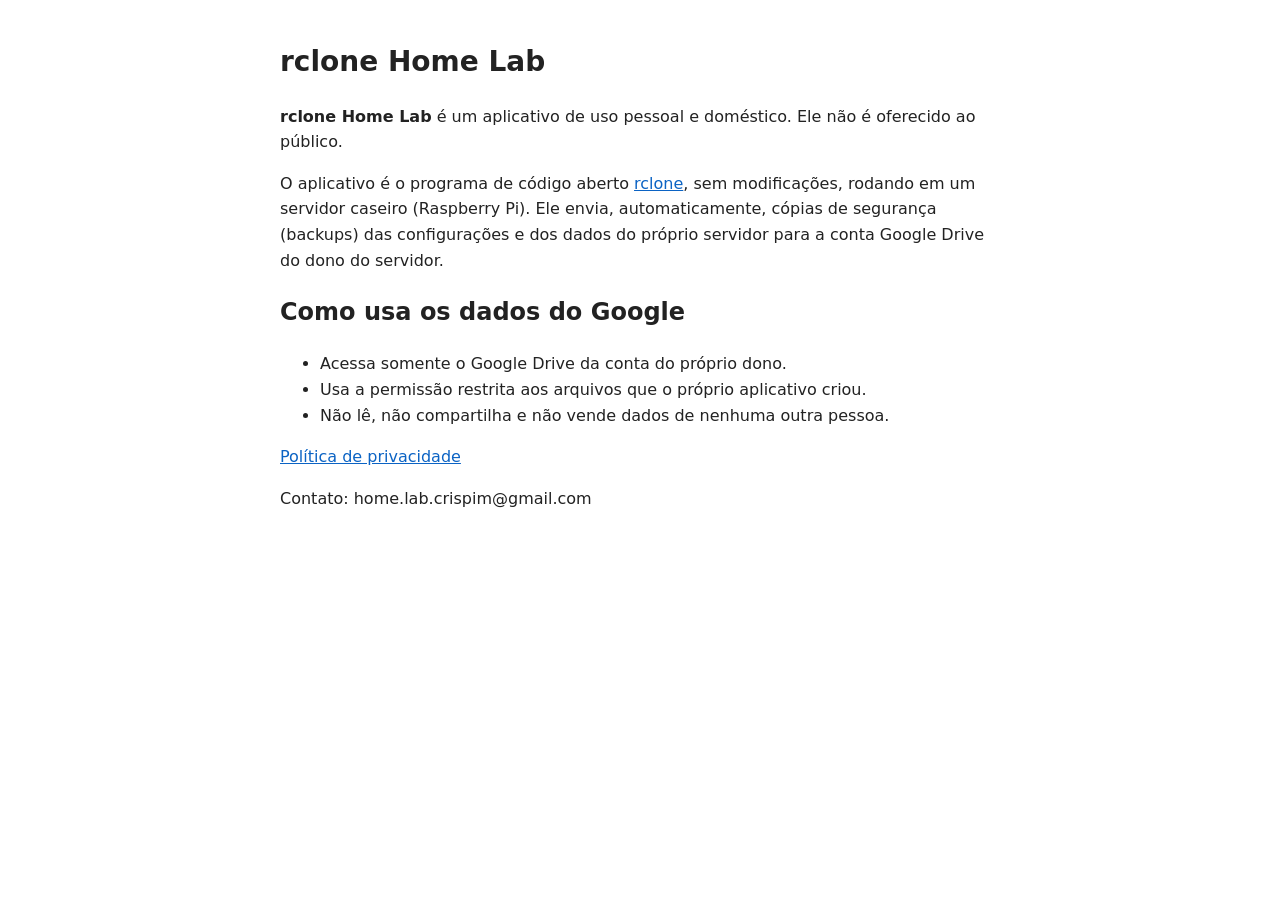
==== index.html @ 3b08876f "Páginas do rclone Home Lab" ====
<!DOCTYPE html>
<html lang="pt-BR">
<head>
<meta charset="utf-8">
<meta name="viewport" content="width=device-width, initial-scale=1">
<title>rclone Home Lab</title>
<style>
body{font-family:system-ui,Segoe UI,Arial,sans-serif;max-width:720px;margin:40px auto;padding:0 20px;line-height:1.6;color:#222}
h1{font-size:28px}a{color:#0b63c4}
</style>
</head>
<body>
<h1>rclone Home Lab</h1>
<p><strong>rclone Home Lab</strong> é um aplicativo de uso pessoal e doméstico.
Ele não é oferecido ao público.</p>
<p>O aplicativo é o programa de código aberto <a href="https://rclone.org">rclone</a>,
sem modificações, rodando em um servidor caseiro (Raspberry Pi). Ele envia, automaticamente,
cópias de segurança (backups) das configurações e dos dados do próprio servidor para a conta
Google Drive do dono do servidor.</p>
<h2>Como usa os dados do Google</h2>
<ul>
<li>Acessa somente o Google Drive da conta do próprio dono.</li>
<li>Usa a permissão restrita aos arquivos que o próprio aplicativo criou.</li>
<li>Não lê, não compartilha e não vende dados de nenhuma outra pessoa.</li>
</ul>
<p><a href="privacidade.html">Política de privacidade</a></p>
<p>Contato: home.lab.crispim@gmail.com</p>
</body>
</html>
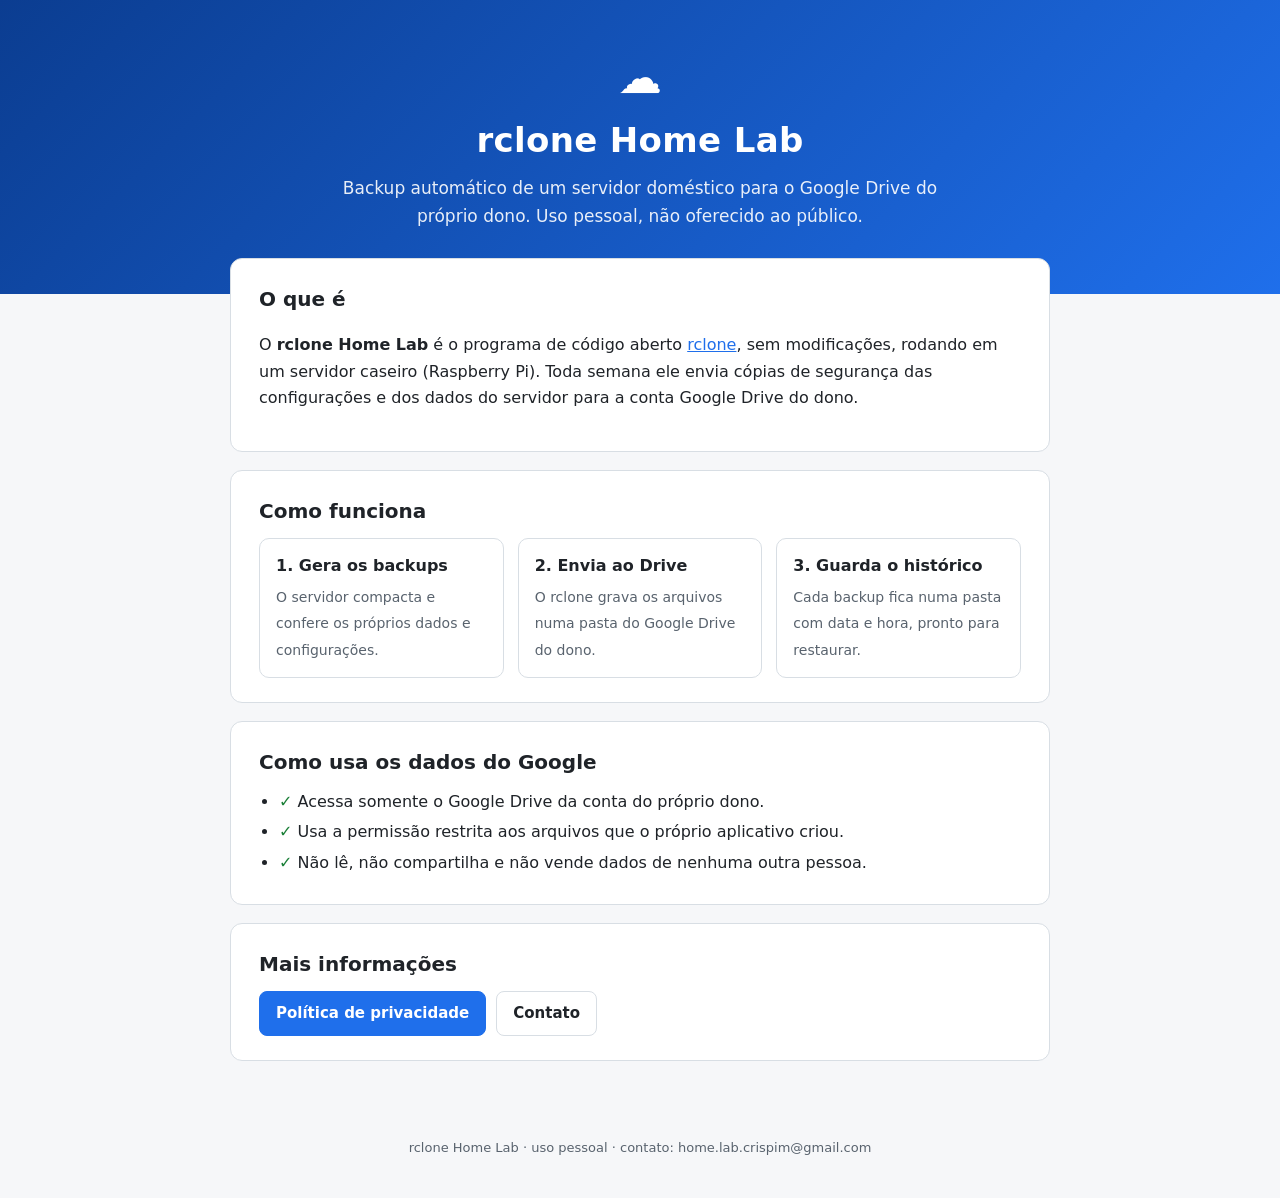
==== commit 1126a05d: "Página com novo visual." ====
--- a/index.html
+++ b/index.html
@@ -4,26 +4,52 @@
 <meta charset="utf-8">
 <meta name="viewport" content="width=device-width, initial-scale=1">
 <title>rclone Home Lab</title>
-<style>
-body{font-family:system-ui,Segoe UI,Arial,sans-serif;max-width:720px;margin:40px auto;padding:0 20px;line-height:1.6;color:#222}
-h1{font-size:28px}a{color:#0b63c4}
-</style>
+<meta name="description" content="Aplicativo de uso pessoal para backup de um servidor doméstico no Google Drive do próprio dono.">
+<link rel="icon" href="data:image/svg+xml,<svg xmlns=%22http://www.w3.org/2000/svg%22 viewBox=%220 0 100 100%22><text y=%22.9em%22 font-size=%2290%22>☁️</text></svg>">
+<link rel="stylesheet" href="estilo.css">
 </head>
 <body>
-<h1>rclone Home Lab</h1>
-<p><strong>rclone Home Lab</strong> é um aplicativo de uso pessoal e doméstico.
-Ele não é oferecido ao público.</p>
-<p>O aplicativo é o programa de código aberto <a href="https://rclone.org">rclone</a>,
-sem modificações, rodando em um servidor caseiro (Raspberry Pi). Ele envia, automaticamente,
-cópias de segurança (backups) das configurações e dos dados do próprio servidor para a conta
-Google Drive do dono do servidor.</p>
-<h2>Como usa os dados do Google</h2>
-<ul>
-<li>Acessa somente o Google Drive da conta do próprio dono.</li>
-<li>Usa a permissão restrita aos arquivos que o próprio aplicativo criou.</li>
-<li>Não lê, não compartilha e não vende dados de nenhuma outra pessoa.</li>
-</ul>
-<p><a href="privacidade.html">Política de privacidade</a></p>
-<p>Contato: home.lab.crispim@gmail.com</p>
+<header class="topo">
+  <div class="icone">☁️</div>
+  <h1>rclone Home Lab</h1>
+  <p>Backup automático de um servidor doméstico para o Google Drive do próprio dono. Uso pessoal, não oferecido ao público.</p>
+</header>
+
+<main>
+  <section class="cartao">
+    <h2>O que é</h2>
+    <p>O <b>rclone Home Lab</b> é o programa de código aberto <a href="https://rclone.org">rclone</a>,
+    sem modificações, rodando em um servidor caseiro (Raspberry Pi). Toda semana ele envia
+    cópias de segurança das configurações e dos dados do servidor para a conta Google Drive do dono.</p>
+  </section>
+
+  <section class="cartao">
+    <h2>Como funciona</h2>
+    <div class="grade">
+      <div class="item"><b>1. Gera os backups</b><span>O servidor compacta e confere os próprios dados e configurações.</span></div>
+      <div class="item"><b>2. Envia ao Drive</b><span>O rclone grava os arquivos numa pasta do Google Drive do dono.</span></div>
+      <div class="item"><b>3. Guarda o histórico</b><span>Cada backup fica numa pasta com data e hora, pronto para restaurar.</span></div>
+    </div>
+  </section>
+
+  <section class="cartao">
+    <h2>Como usa os dados do Google</h2>
+    <ul>
+      <li><span class="ok">✓</span> Acessa somente o Google Drive da conta do próprio dono.</li>
+      <li><span class="ok">✓</span> Usa a permissão restrita aos arquivos que o próprio aplicativo criou.</li>
+      <li><span class="ok">✓</span> Não lê, não compartilha e não vende dados de nenhuma outra pessoa.</li>
+    </ul>
+  </section>
+
+  <section class="cartao">
+    <h2>Mais informações</h2>
+    <div class="botoes">
+      <a class="botao primario" href="privacidade.html">Política de privacidade</a>
+      <a class="botao" href="mailto:home.lab.crispim@gmail.com">Contato</a>
+    </div>
+  </section>
+</main>
+
+<footer>rclone Home Lab · uso pessoal · contato: home.lab.crispim@gmail.com</footer>
 </body>
 </html>
--- a/estilo.css
+++ b/estilo.css
@@ -0,0 +1,24 @@
+:root{--bg:#f6f7f9;--card:#fff;--txt:#1f2328;--sub:#59636e;--borda:#d8dee4;--acento:#1f6feb;--verde:#1a7f37}
+@media (prefers-color-scheme:dark){:root{--bg:#0d1117;--card:#161b22;--txt:#e6edf3;--sub:#9198a1;--borda:#30363d;--acento:#4493f8;--verde:#3fb950}}
+*{box-sizing:border-box}
+body{margin:0;font-family:system-ui,"Segoe UI",Roboto,Arial,sans-serif;background:var(--bg);color:var(--txt);line-height:1.65}
+.topo{background:linear-gradient(135deg,#0b3d91,#1f6feb);color:#fff;padding:56px 20px 64px;text-align:center}
+.topo .icone{font-size:44px;line-height:1}
+.topo h1{margin:12px 0 6px;font-size:34px;letter-spacing:.01em}
+.topo p{margin:0 auto;max-width:620px;opacity:.9;font-size:17px}
+main{max-width:860px;margin:-36px auto 0;padding:0 20px 48px}
+.cartao{background:var(--card);border:1px solid var(--borda);border-radius:12px;padding:24px 28px;margin-bottom:18px}
+.cartao h2{margin:0 0 10px;font-size:20px}
+.grade{display:grid;grid-template-columns:repeat(auto-fit,minmax(220px,1fr));gap:14px;margin-top:6px}
+.item{border:1px solid var(--borda);border-radius:10px;padding:14px 16px}
+.item b{display:block;margin-bottom:4px}
+.item span{color:var(--sub);font-size:14px}
+ul{margin:6px 0 0;padding-left:20px}
+li{margin:4px 0}
+.ok{color:var(--verde);font-weight:600}
+a{color:var(--acento)}
+.botoes{display:flex;flex-wrap:wrap;gap:10px;margin-top:6px}
+.botao{display:inline-block;padding:9px 16px;border-radius:8px;border:1px solid var(--borda);text-decoration:none;color:var(--txt);font-weight:600;font-size:15px}
+.botao.primario{background:var(--acento);border-color:var(--acento);color:#fff}
+.data{color:var(--sub);font-size:14px;margin-top:-4px}
+footer{text-align:center;color:var(--sub);font-size:13px;padding:10px 20px 40px}
